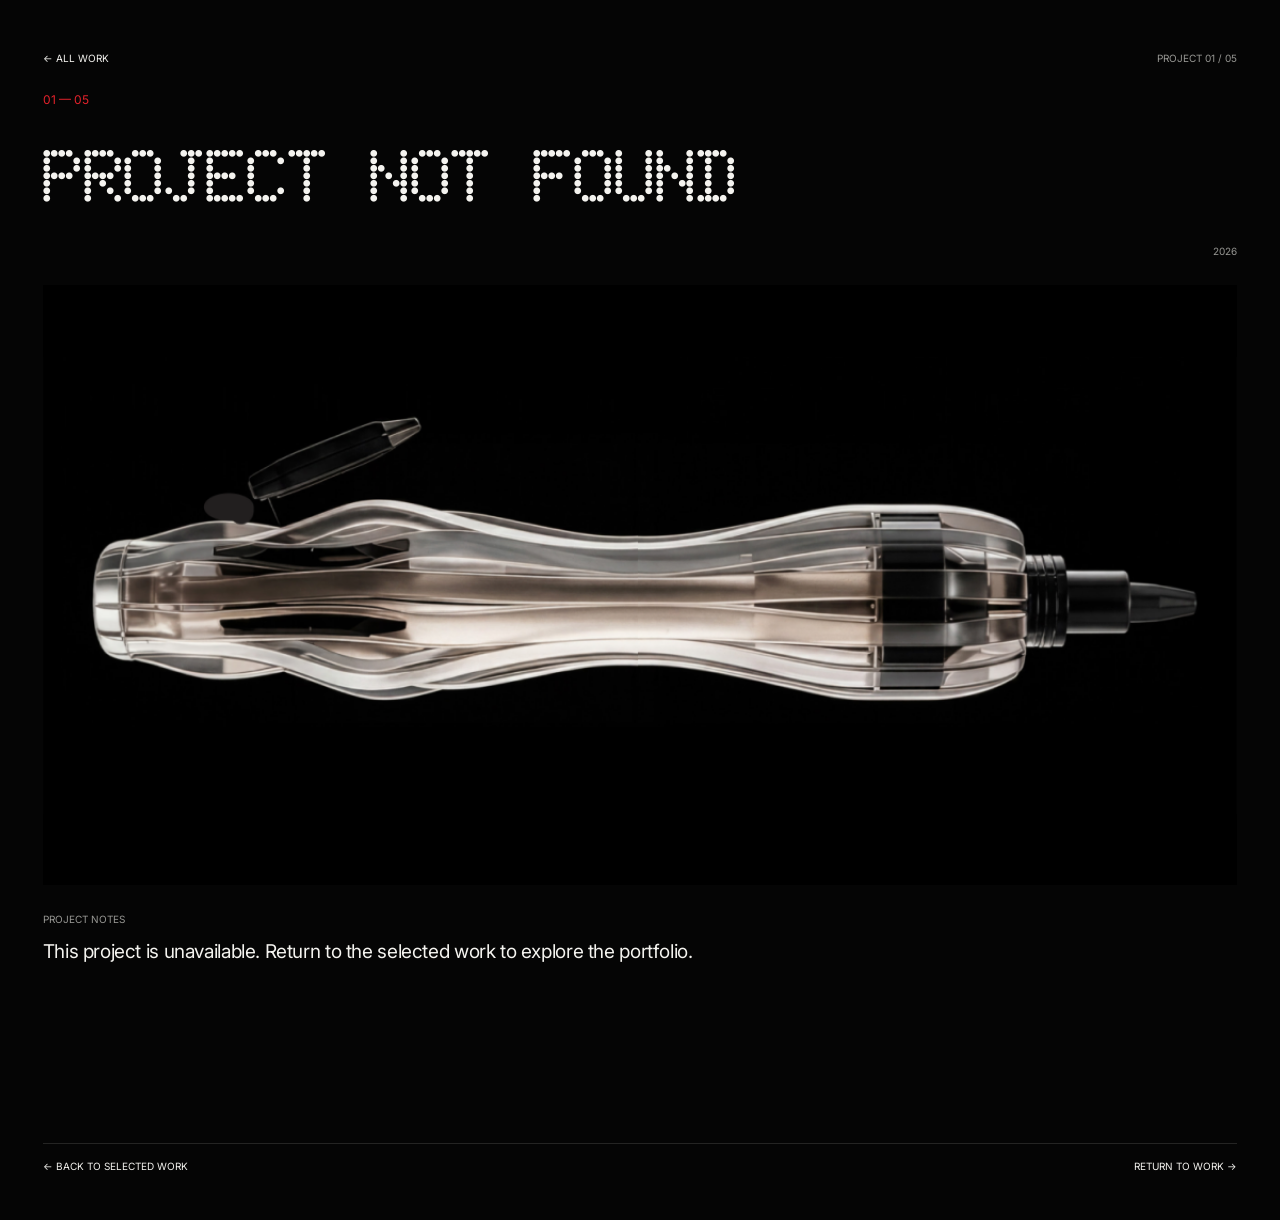
==== project.html @ 0eaf3ed1 "Add clickable project details and expanded bio" ====
<!doctype html>
<html lang="en">
  <head>
    <meta charset="utf-8" />
    <meta name="viewport" content="width=device-width, initial-scale=1" />
    <meta name="theme-color" content="#050505" />
    <meta name="description" content="Project details from Marceli Mierzwicki’s independent design practice." />
    <meta property="og:type" content="website" />
    <meta property="og:title" content="Project — Marceli Mierzwicki" />
    <meta property="og:description" content="Industrial design / product design / research." />
    <meta property="og:url" content="https://antirepti.space/project.html" />
    <title>Project — Marceli Mierzwicki</title>
    <link rel="icon" href="./favicon.svg" type="image/svg+xml" />
    <link rel="preconnect" href="https://fonts.googleapis.com" />
    <link rel="preconnect" href="https://fonts.gstatic.com" crossorigin />
    <link href="https://fonts.googleapis.com/css2?family=Inter:wght@400;500;600&display=swap" rel="stylesheet" />
    <link rel="stylesheet" href="./styles.css" />
    <script src="./project.js" defer></script>
  </head>
  <body>
    <main class="project-detail page-gutter" id="project-detail">
      <div class="detail-topbar">
        <a href="./index.html#work">← ALL WORK</a>
        <span class="detail-progress" id="detail-progress">PROJECT 01 / 05</span>
      </div>
      <p class="detail-number" id="detail-number">01 — 05</p>
      <h1 class="detail-title" id="detail-title">SCREWDRIVER</h1>
      <div class="detail-meta">
        <span id="detail-category">INDUSTRIAL DESIGN</span>
        <span id="detail-year">2026</span>
      </div>
      <figure class="detail-visual">
        <img id="detail-image" src="./assets/screwdriver.png" width="1120" height="428" alt="Transparent multifunctional screwdriver with a sculpted clear handle and exposed bit storage" fetchpriority="high" />
      </figure>
      <section class="detail-copy" aria-labelledby="detail-notes-heading">
        <p class="detail-copy-label" id="detail-notes-heading">PROJECT NOTES</p>
        <p class="detail-description" id="detail-description">An everyday tool is re-examined through clarity of grip and storage. The transparent, sculpted handle reveals the bit system inside, making the tool’s function visible while giving a familiar object a precise new silhouette. The study balances utility with a playful material presence.</p>
      </section>
      <nav class="detail-navigation" aria-label="Project navigation">
        <a href="./index.html#work">← BACK TO SELECTED WORK</a>
        <a id="detail-next" href="./project.html?slug=phase">NEXT PROJECT →</a>
      </nav>
    </main>
  </body>
</html>
---- styles.css ----
:root {
  color-scheme: dark;
  --background: #050505;
  --foreground: #f4f3ef;
  --secondary: #989894;
  --accent: #e3222b;
  --rule: #242423;
  --gutter: clamp(20px, 3.333vw, 48px);
  --micro: 10px;
}

* { box-sizing: border-box; }

@font-face {
  font-family: "Doto";
  src: url("./assets/doto-variable.ttf") format("truetype");
  font-style: normal;
  font-weight: 100 900;
  font-display: swap;
}

html {
  scroll-behavior: smooth;
  background: var(--background);
}

body {
  margin: 0;
  background: var(--background);
  color: var(--foreground);
  font-family: "Inter", Arial, sans-serif;
  font-size: 12px;
  font-weight: 400;
  -webkit-font-smoothing: antialiased;
}

a { color: inherit; text-decoration: none; }
a:hover { color: var(--accent); }
a:focus-visible { outline: 1px solid var(--accent); outline-offset: 5px; }

.page-gutter { padding-inline: var(--gutter); }

.site-header {
  position: relative;
  display: grid;
  grid-template-columns: 1fr 1fr 1fr;
  align-items: start;
  height: 100px;
  padding-top: 31px;
  font-size: var(--micro);
  line-height: 1.4;
  letter-spacing: .015em;
}

.wordmark { justify-self: start; }
.header-note { justify-self: center; margin: 0; color: var(--secondary); }
.site-header nav { justify-self: end; white-space: nowrap; }
.site-header nav span { color: var(--secondary); }
.header-rule { position: absolute; bottom: 16px; left: var(--gutter); right: var(--gutter); border-bottom: 1px solid var(--rule); }

.hero {
  position: relative;
  height: 760px;
  overflow: hidden;
}

.site-label {
  position: absolute;
  top: 35px;
  left: var(--gutter);
  margin: 0;
  color: var(--secondary);
  font-size: var(--micro);
  letter-spacing: .02em;
}

.hero-mark { position: absolute; inset: 0; pointer-events: none; }
.plane { position: absolute; display: block; }
.plane-horizontal {
  top: 89px;
  left: 54.86%;
  width: 27.22%;
  height: 64px;
  background: var(--foreground);
}
.plane-vertical {
  top: 89px;
  left: 77.64%;
  width: 64px;
  height: 248px;
  background: var(--foreground);
}
.plane-red {
  top: 199px;
  left: 69.1%;
  width: 332px;
  height: 138px;
  background: var(--accent);
}

.hero-title {
  position: absolute;
  top: 277px;
  left: var(--gutter);
  display: flex;
  flex-direction: column;
  margin: 0;
  color: var(--foreground);
  font-family: "Doto", "Courier New", monospace;
  font-size: clamp(42px, 9.05vw, 132px);
  font-weight: 900;
  line-height: 1.18;
  letter-spacing: -.055em;
  font-variation-settings: "ROND" 100;
  white-space: nowrap;
}
.hero-title span + span { margin-left: 8.75vw; }
.hero-period { position: absolute; top: 548px; right: 9.93%; width: 18px; height: 18px; background: var(--accent); }
.hero-subtitle { position: absolute; bottom: 89px; left: var(--gutter); margin: 0; font-size: 12px; }
.hero-scroll { position: absolute; right: 9.8%; bottom: 86px; color: var(--secondary); font-size: var(--micro); }
.hero-scroll span { padding-left: 5px; color: var(--foreground); }

.work-intro {
  position: relative;
  display: grid;
  grid-template-columns: 228px 1fr auto;
  align-items: center;
  height: 100px;
}
.work-intro::before { content: ""; position: absolute; top: 0; left: var(--gutter); right: var(--gutter); border-top: 1px solid var(--rule); }
.work-count, .project-number { color: var(--accent); font-size: var(--micro); }
.work-intro h2 { margin: 0; font-size: 16px; font-weight: 400; letter-spacing: -.02em; }
.work-intro p { margin: 0; color: var(--secondary); font-size: var(--micro); }

.project { position: relative; }
.project-image-link { display: block; }
.project-image { display: block; width: 100%; height: 100%; background: #000; object-fit: contain; }
.project-image-link:hover .project-image { opacity: .88; }
.project-screwdriver { height: 620px; padding-top: 27px; }
.project-screwdriver .project-image-link { width: 83.333%; height: 428px; margin-inline: auto; }
.project-screwdriver .project-image { object-fit: cover; }
.project-caption {
  position: absolute;
  right: var(--gutter);
  bottom: 71px;
  left: var(--gutter);
  display: grid;
  grid-template-columns: 50px 1fr auto;
  align-items: start;
  min-height: 50px;
  padding-top: 16px;
  border-top: 1px solid var(--rule);
}
.project-name h3 { margin: -4px 0 3px; font-size: 21px; line-height: 1.35; font-weight: 400; letter-spacing: -.045em; }
.project-name h3 a { color: inherit; }
.project-name p, .project-year { margin: 0; color: var(--secondary); font-size: var(--micro); line-height: 1.4; }
.project-year { align-self: end; }

.project-pair {
  position: relative;
  height: 1180px;
}
.project-phase, .project-equilibrium { position: absolute; }
.project-phase { top: 40px; left: var(--gutter); width: 33.333%; }
.project-phase .project-image-link { height: 648px; }
.project-phase .project-image { object-fit: cover; }
.project-phase .project-caption { top: 774px; bottom: auto; left: 0; right: 0; }
.project-equilibrium { top: 415px; left: 45.14%; width: 51.53%; }
.project-equilibrium .project-image-link { height: 478px; }
.project-equilibrium .project-image { object-fit: cover; }
.project-equilibrium .project-caption { top: 523px; bottom: auto; left: 0; right: 0; }

.project-sundial { height: 700px; padding-top: 0; }
.project-sundial .project-image-link { width: 77.5%; height: 565px; margin-left: 17%; }
.project-sundial .project-image { object-fit: cover; }
.project-sundial .project-caption { left: 17%; right: var(--gutter); bottom: 34px; }

.project-crawler { height: 705px; padding-top: 0; overflow: hidden; }
.project-crawler .project-image-link { width: calc(100% + 112px); height: 630px; margin-left: 0; }
.project-crawler .project-image { object-fit: cover; object-position: left center; }
.project-crawler .project-caption { bottom: 0; }

.about, .contact { position: relative; }
.about { display: grid; grid-template-columns: 42.5% 1fr; align-items: start; height: 340px; padding-top: 32px; }
.about::before, .contact::before, .site-footer::before { content: ""; position: absolute; top: 0; left: var(--gutter); right: var(--gutter); border-top: 1px solid var(--rule); }
.about h2 { margin: 0; font-size: 16px; font-weight: 400; }
.about p { max-width: 720px; margin: 0; font-size: 20px; line-height: 1.35; letter-spacing: -.035em; }

.contact { height: 350px; padding-top: 14px; }
.contact h2 {
  margin: 0;
  font-family: "Doto", "Courier New", monospace;
  font-size: clamp(76px, 9.7vw, 140px);
  font-weight: 900;
  line-height: 1;
  letter-spacing: -.055em;
  font-variation-settings: "ROND" 100;
}
.email-link { position: absolute; top: 199px; left: var(--gutter); font-size: 16px; letter-spacing: -.035em; }
.email-rule { position: absolute; top: 244px; left: var(--gutter); width: 42.2%; border-top: 1px solid var(--rule); }
.contact-label { position: absolute; bottom: 23px; left: var(--gutter); margin: 0; color: var(--secondary); font-size: var(--micro); }
.contact-mark { position: absolute; right: var(--gutter); bottom: 11px; width: 56px; height: 56px; background: var(--accent); }

.site-footer { position: relative; display: flex; align-items: center; justify-content: space-between; height: 100px; padding-top: 1px; font-size: var(--micro); }
.site-footer::before { top: 0; }

@media (max-width: 700px) {
  :root { --gutter: 20px; --micro: 9px; }
  body { font-size: 11px; }
  .site-header { display: flex; flex-direction: column; gap: 21px; height: 140px; padding-top: 24px; }
  .wordmark { font-size: 10px; }
  .header-note { order: 3; justify-self: start; margin: 0; }
  .site-header nav { order: 2; justify-self: start; }
  .header-rule { bottom: 0; }

  .hero { height: 580px; }
  .site-label { top: 25px; }
  .plane-horizontal { top: 99px; left: 35.64%; width: 46.15%; height: 31px; }
  .plane-vertical { top: 99px; left: 73.85%; width: 31px; height: 127px; }
  .plane-red { top: 161px; left: 58.72%; width: 141px; height: 65px; }
  .hero-title { top: 291px; font-size: clamp(38px, 10.77vw, 48px); line-height: 1.2; letter-spacing: -.06em; }
  .hero-title span + span { margin-left: 0; }
  .hero-period { top: 399px; right: 12.82%; width: 7px; height: 7px; }
  .hero-subtitle { top: 489px; bottom: auto; font-size: 9px; white-space: nowrap; }
  .hero-scroll { top: 544px; right: auto; bottom: auto; left: var(--gutter); font-size: 9px; }

  .work-intro { grid-template-columns: 80px 1fr; height: 80px; }
  .work-intro h2 { font-size: 14px; }
  .work-intro p { display: none; }

  .project-screwdriver { height: 350px; padding-top: 25px; }
  .project-screwdriver .project-image-link { width: 100%; height: 170px; }
  .project-screwdriver .project-image { object-fit: cover; }
  .project-caption { bottom: 10px; grid-template-columns: 31px 1fr auto; min-height: 65px; padding-top: 14px; }
  .project-name h3 { margin-top: -3px; font-size: 15px; }
  .project-name p, .project-year { font-size: 9px; }

  .project-pair { height: 1040px; }
  .project-phase { top: 0; left: 0; width: 81.43%; }
  .project-phase .project-image-link { height: 405px; }
  .project-phase .project-image { object-fit: cover; }
  .project-phase .project-caption { top: 437px; bottom: auto; }
  .project-equilibrium { top: 601px; left: 12.57%; width: 87.43%; }
  .project-equilibrium .project-image-link { height: 210px; }
  .project-equilibrium .project-image { object-fit: cover; }
  .project-equilibrium .project-caption { top: 239px; bottom: auto; }

  .project-sundial { height: 380px; }
  .project-sundial .project-image-link { width: 100%; height: 233px; margin-left: 0; }
  .project-sundial .project-image { object-fit: cover; }
  .project-sundial .project-caption { top: 263px; bottom: auto; left: 0; }

  .project-crawler { height: 390px; }
  .project-crawler .project-image-link { width: 100%; height: 235px; }
  .project-crawler .project-image { object-fit: cover; }
  .project-crawler .project-caption { top: 270px; bottom: auto; }

  .about { display: block; height: 520px; padding-top: 32px; }
  .about h2 { font-size: 13px; }
  .about p { max-width: 338px; margin-top: 42px; font-size: 17px; line-height: 1.35; }
  .contact { height: 300px; padding-top: 27px; }
  .contact h2 { font-size: clamp(66px, 19.74vw, 77px); }
  .email-link { top: 154px; font-size: 11px; }
  .email-rule { top: 183px; width: 78.5%; }
  .contact-label { bottom: 36px; }
  .contact-mark { right: var(--gutter); bottom: 36px; width: 24px; height: 24px; }
  .site-footer { height: 100px; }
}

@media (prefers-reduced-motion: reduce) {
  html { scroll-behavior: auto; }
}

.project-detail {
  display: flex;
  flex-direction: column;
  min-height: 1220px;
  padding-block: 52px 48px;
  gap: 28px;
}
.detail-topbar, .detail-meta, .detail-navigation {
  display: flex;
  align-items: center;
  justify-content: space-between;
  gap: 16px;
}
.detail-topbar, .detail-meta, .detail-copy-label, .detail-navigation { font-size: var(--micro); }
.detail-topbar a, .detail-navigation a { color: inherit; }
.detail-progress, .detail-meta { color: var(--secondary); }
.detail-number { margin: 0; color: var(--accent); font-size: 12px; }
.detail-title {
  margin: 0;
  font-family: "Doto", "Courier New", monospace;
  font-size: clamp(48px, 5.85vw, 84px);
  font-weight: 900;
  line-height: 1.1;
  letter-spacing: -.055em;
  font-variation-settings: "ROND" 100;
}
.detail-visual { display: flex; align-items: center; justify-content: center; width: 100%; height: 600px; margin: 0; background: #000; }
.detail-visual img { display: block; width: 100%; height: 100%; object-fit: contain; }
.detail-copy { width: min(900px, 100%); }
.detail-copy-label { margin: 0 0 14px; color: var(--secondary); }
.detail-description { margin: 0; font-size: 19px; line-height: 1.4; letter-spacing: -.02em; }
.detail-navigation { margin-top: auto; padding-top: 16px; border-top: 1px solid var(--rule); }
.detail-navigation a:last-child { color: var(--foreground); }
.detail-navigation a:hover, .detail-topbar a:hover { color: var(--accent); }

@media (max-width: 700px) {
  .project-detail { min-height: 1000px; padding-block: 24px; gap: 24px; }
  .detail-topbar, .detail-meta, .detail-copy-label, .detail-navigation { font-size: 9px; }
  .detail-number { font-size: 12px; }
  .detail-title { font-size: clamp(32px, 10.25vw, 40px); line-height: 1.2; }
  .detail-visual { height: 300px; }
  .detail-description { font-size: 16px; line-height: 1.45; }
}
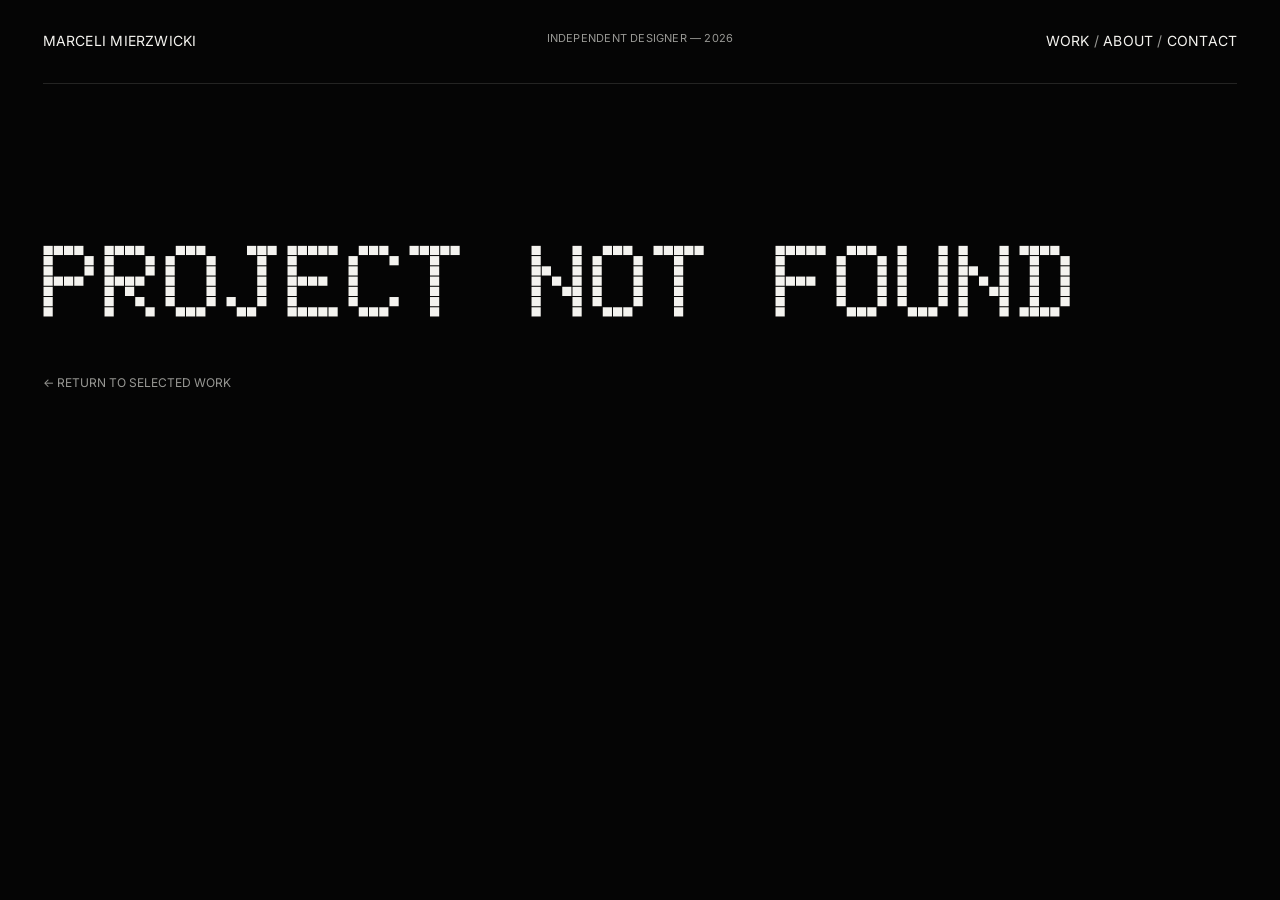
==== commit 92777350: "Implement Figma project detail pages" ====
--- a/project.html
+++ b/project.html
@@ -18,28 +18,82 @@
     <script src="./project.js" defer></script>
   </head>
   <body>
-    <main class="project-detail page-gutter" id="project-detail">
-      <div class="detail-topbar">
-        <a href="./index.html#work">← ALL WORK</a>
-        <span class="detail-progress" id="detail-progress">PROJECT 01 / 05</span>
-      </div>
-      <p class="detail-number" id="detail-number">01 — 05</p>
-      <h1 class="detail-title" id="detail-title">SCREWDRIVER</h1>
-      <div class="detail-meta">
-        <span id="detail-category">INDUSTRIAL DESIGN</span>
-        <span id="detail-year">2026</span>
-      </div>
-      <figure class="detail-visual">
-        <img id="detail-image" src="./assets/screwdriver.png" width="1120" height="428" alt="Transparent multifunctional screwdriver with a sculpted clear handle and exposed bit storage" fetchpriority="high" />
-      </figure>
-      <section class="detail-copy" aria-labelledby="detail-notes-heading">
-        <p class="detail-copy-label" id="detail-notes-heading">PROJECT NOTES</p>
-        <p class="detail-description" id="detail-description">An everyday tool is re-examined through clarity of grip and storage. The transparent, sculpted handle reveals the bit system inside, making the tool’s function visible while giving a familiar object a precise new silhouette. The study balances utility with a playful material presence.</p>
+    <header class="site-header page-gutter project-site-header">
+      <a class="wordmark" href="./index.html#top" aria-label="Marceli Mierzwicki, home">MARCELI MIERZWICKI</a>
+      <p class="header-note">INDEPENDENT DESIGNER — 2026</p>
+      <nav aria-label="Main navigation">
+        <a href="./index.html#work">WORK</a><span aria-hidden="true"> / </span><a href="./index.html#about">ABOUT</a><span aria-hidden="true"> / </span><a href="./index.html#contact">CONTACT</a>
+      </nav>
+      <span class="header-rule" aria-hidden="true"></span>
+    </header>
+
+    <main class="project-page" id="project-page">
+      <section class="project-opening page-gutter" id="project-opening">
+        <a class="opening-back" href="./index.html#work">← ALL WORK</a>
+        <p class="opening-category" id="detail-category">01 / INDUSTRIAL DESIGN</p>
+        <h1 class="project-title" id="detail-title">SCREWDRIVER</h1>
+        <p class="project-subtitle" id="detail-subtitle">Multifunctional hand tool</p>
+        <figure class="project-opening-visual" id="detail-main-visual">
+          <img id="detail-image" src="./assets/screwdriver.png" alt="Transparent multifunctional screwdriver with a sculpted clear handle and exposed bit storage" fetchpriority="high" />
+        </figure>
+        <div class="opening-baseline" aria-hidden="true">
+          <span>PORTFOLIO / 2026</span>
+          <span id="detail-progress">01 — 05</span>
+        </div>
       </section>
-      <nav class="detail-navigation" aria-label="Project navigation">
-        <a href="./index.html#work">← BACK TO SELECTED WORK</a>
-        <a id="detail-next" href="./project.html?slug=phase">NEXT PROJECT →</a>
-      </nav>
+
+      <section class="project-overview page-gutter" aria-labelledby="overview-heading">
+        <h2 class="section-eyebrow" id="overview-heading">01 / OVERVIEW</h2>
+        <p class="overview-lead" id="overview-lead">An experimental hand tool combining ratcheting, telescopic reach and directly accessible bit storage.</p>
+        <p class="overview-body" id="overview-body">Designed for constrained workspaces, the tool prioritises one-handed usability, fast access and ergonomic control. Instead of relying on rubberised coatings, it investigates how geometry itself can generate tactile interaction.</p>
+      </section>
+
+      <section class="project-study project-study-first page-gutter" aria-labelledby="study-one-heading">
+        <figure class="study-figure study-figure-first">
+          <div class="study-image-gallery" id="study-one-gallery"></div>
+          <figcaption id="study-one-caption">02 / EXPOSED BIT STORAGE</figcaption>
+        </figure>
+        <div class="study-copy">
+          <h2 id="study-one-heading">GEOMETRY AS GRIP</h2>
+          <p id="study-one-copy">Sectional variation, surface rhythm and sculpted finger indexing replace soft rubber. The handle becomes the ergonomic system, designed for stable control during repetitive mechanical work.</p>
+        </div>
+      </section>
+
+      <section class="project-study project-study-material page-gutter" aria-labelledby="study-two-heading">
+        <figure class="study-figure study-figure-material" id="study-two-figure">
+          <div class="study-image-gallery" id="study-two-gallery"></div>
+          <figcaption id="study-two-caption">03 / END VIEW &amp; SHAFT INTERFACE</figcaption>
+        </figure>
+        <div class="study-copy">
+          <h2 id="study-two-heading">DIRECT ACCESS</h2>
+          <p id="study-two-copy">Externally accessible bits reduce the actions needed to change tools. Ratcheting and telescopic reach are condensed into the core structure, keeping function visible rather than concealed.</p>
+        </div>
+      </section>
+
+      <section class="project-development page-gutter" aria-labelledby="development-heading">
+        <h2 class="section-eyebrow" id="development-heading">04 / DEVELOPMENT</h2>
+        <p class="development-copy" id="development-copy">From FDM PLA to SLA resin, prototypes refined grip, tolerances and surface quality. Translucency exposes the inner mechanism, making usability and construction the source of the object’s identity.</p>
+        <div class="project-credits" id="project-credits" aria-label="Project credits"></div>
+      </section>
+
+      <section class="next-project page-gutter" aria-labelledby="next-project-label">
+        <p class="next-project-label" id="next-project-label">NEXT PROJECT / 02</p>
+        <a class="next-project-link" id="detail-next" href="./project.html?slug=phase">
+          <span class="next-project-name" id="next-project-name">PHASE →</span>
+          <img class="next-project-image" id="next-project-image" src="./assets/phase.png" alt="" loading="lazy" decoding="async" />
+        </a>
+        <a class="next-project-all-work" href="./index.html#work">ALL WORK</a>
+      </section>
+    </main>
+
+    <footer class="site-footer page-gutter project-site-footer">
+      <span>MARCELI MIERZWICKI</span>
+      <span>© 2026</span>
+    </footer>
+
+    <main class="project-not-found page-gutter" id="project-not-found" hidden>
+      <p>PROJECT NOT FOUND</p>
+      <a href="./index.html#work">← RETURN TO SELECTED WORK</a>
     </main>
   </body>
 </html>
--- a/styles.css
+++ b/styles.css
@@ -271,46 +271,439 @@
   html { scroll-behavior: auto; }
 }
 
-.project-detail {
-  display: flex;
-  flex-direction: column;
-  min-height: 1220px;
-  padding-block: 52px 48px;
-  gap: 28px;
-}
-.detail-topbar, .detail-meta, .detail-navigation {
-  display: flex;
-  align-items: center;
-  justify-content: space-between;
-  gap: 16px;
-}
-.detail-topbar, .detail-meta, .detail-copy-label, .detail-navigation { font-size: var(--micro); }
-.detail-topbar a, .detail-navigation a { color: inherit; }
-.detail-progress, .detail-meta { color: var(--secondary); }
-.detail-number { margin: 0; color: var(--accent); font-size: 12px; }
-.detail-title {
+.project-site-header {
+  grid-template-columns: 1fr 1fr 1fr;
+  font-size: 14px;
+}
+.project-site-header .header-note { font-size: 11px; }
+.project-site-header nav { font-size: 14px; }
+
+.project-page { overflow: hidden; }
+.project-opening {
+  position: relative;
+  height: 1030px;
+  overflow: hidden;
+}
+.opening-back, .opening-category {
+  position: absolute;
+  top: 28px;
+  margin: 0;
+  color: var(--secondary);
+  font-size: 12px;
+  line-height: 1.45;
+}
+.opening-back { left: var(--gutter); }
+.opening-category { right: var(--gutter); }
+.project-title {
+  position: absolute;
+  top: 105px;
+  left: var(--gutter);
   margin: 0;
   font-family: "Doto", "Courier New", monospace;
-  font-size: clamp(48px, 5.85vw, 84px);
+  font-size: clamp(72px, 7.78vw, 112px);
   font-weight: 900;
   line-height: 1.1;
   letter-spacing: -.055em;
-  font-variation-settings: "ROND" 100;
-}
-.detail-visual { display: flex; align-items: center; justify-content: center; width: 100%; height: 600px; margin: 0; background: #000; }
-.detail-visual img { display: block; width: 100%; height: 100%; object-fit: contain; }
-.detail-copy { width: min(900px, 100%); }
-.detail-copy-label { margin: 0 0 14px; color: var(--secondary); }
-.detail-description { margin: 0; font-size: 19px; line-height: 1.4; letter-spacing: -.02em; }
-.detail-navigation { margin-top: auto; padding-top: 16px; border-top: 1px solid var(--rule); }
-.detail-navigation a:last-child { color: var(--foreground); }
-.detail-navigation a:hover, .detail-topbar a:hover { color: var(--accent); }
+  font-variation-settings: "ROND" 0;
+  white-space: nowrap;
+}
+.project-title::after {
+  display: inline-block;
+  width: 16px;
+  height: 16px;
+  margin-left: .1em;
+  background: var(--accent);
+  content: "";
+  vertical-align: .02em;
+}
+.project-subtitle {
+  position: absolute;
+  top: 285px;
+  left: var(--gutter);
+  margin: 0;
+  font-size: 18px;
+  line-height: 1.45;
+}
+.project-opening-visual {
+  position: absolute;
+  top: 390px;
+  left: 11.11%;
+  width: 77.78%;
+  height: 530px;
+  margin: 0;
+}
+.project-opening-visual img {
+  display: block;
+  width: 100%;
+  height: 100%;
+  object-fit: contain;
+}
+.project-opening[data-project="phase"] .project-opening-visual {
+  left: 19.17%;
+  width: 43.06%;
+}
+.project-opening[data-project="crawler"] .project-title,
+.project-opening[data-project="sundial"] .project-title {
+  font-size: clamp(86px, 9.72vw, 140px);
+}
+.project-opening[data-project="crawler"] .project-opening-visual {
+  top: 360px;
+  left: var(--gutter);
+  width: calc(100% - 2 * var(--gutter));
+  height: 600px;
+}
+.opening-baseline {
+  position: absolute;
+  top: 970px;
+  right: var(--gutter);
+  left: var(--gutter);
+  display: flex;
+  justify-content: space-between;
+  color: var(--secondary);
+  font-size: 11px;
+  line-height: 1.45;
+}
+
+.project-overview {
+  position: relative;
+  display: grid;
+  grid-template-columns: 25.45% 40.92% minmax(0, 1fr);
+  column-gap: 5.06%;
+  height: 330px;
+  padding-top: 28px;
+}
+.project-overview::before,
+.project-development::before,
+.next-project::before,
+.project-site-footer::before {
+  position: absolute;
+  top: 0;
+  right: var(--gutter);
+  left: var(--gutter);
+  border-top: 1px solid var(--rule);
+  content: "";
+}
+.section-eyebrow {
+  margin: 0;
+  color: var(--accent);
+  font-family: "Doto", "Courier New", monospace;
+  font-size: 17px;
+  font-weight: 900;
+  line-height: 1.1;
+  font-variation-settings: "ROND" 0;
+}
+.overview-lead {
+  margin: 0;
+  font-size: 30px;
+  line-height: 1.45;
+  letter-spacing: -.02em;
+}
+.overview-body {
+  margin: 5px 0 0;
+  color: var(--secondary);
+  font-size: 16px;
+  line-height: 1.45;
+}
+
+.project-study {
+  position: relative;
+  display: grid;
+}
+.project-study-first {
+  grid-template-columns: 67% minmax(0, 1fr);
+  column-gap: 4.46%;
+  height: 820px;
+}
+.study-figure { min-width: 0; margin: 0; }
+.study-image-gallery {
+  display: flex;
+  align-items: center;
+  justify-content: center;
+  width: 100%;
+}
+.study-image-gallery img {
+  display: block;
+  width: 100%;
+  height: 100%;
+  object-fit: contain;
+}
+.study-figure-first .study-image-gallery { height: 610px; }
+.study-figure figcaption {
+  margin-top: 52px;
+  color: var(--secondary);
+  font-size: 11px;
+  line-height: 1.5;
+}
+.study-copy { min-width: 0; }
+.project-study-first .study-copy { margin-top: 95px; }
+.study-copy h2 {
+  margin: 0;
+  font-family: "Doto", "Courier New", monospace;
+  font-size: 28px;
+  font-weight: 900;
+  line-height: 1.15;
+  font-variation-settings: "ROND" 0;
+}
+.study-copy p {
+  margin: 64px 0 0;
+  color: var(--secondary);
+  font-size: 17px;
+  line-height: 1.5;
+}
+
+.project-study-material {
+  grid-template-columns: 27% minmax(0, 1fr);
+  column-gap: 7.1%;
+  height: 850px;
+}
+.project-study-material .study-copy {
+  grid-column: 1;
+  grid-row: 1;
+  margin-top: 102px;
+}
+.project-study-material .study-figure {
+  grid-column: 2;
+  grid-row: 1;
+}
+.study-figure-material .study-image-gallery { height: 640px; }
+.study-image-gallery.is-multiple {
+  display: grid;
+  grid-template-rows: repeat(2, 300px);
+  gap: 30px;
+  height: 630px;
+  margin-top: 70px;
+}
+.study-figure-material.is-multiple figcaption { margin-top: -45px; }
+
+.project-development {
+  position: relative;
+  display: grid;
+  grid-template-columns: 25.45% 40.92% minmax(0, 1fr);
+  column-gap: 5.06%;
+  height: 330px;
+  padding-top: 28px;
+}
+.development-copy {
+  margin: 0;
+  font-size: 23px;
+  line-height: 1.5;
+}
+.project-credits {
+  margin-top: 5px;
+  color: var(--secondary);
+  font-size: 13px;
+  line-height: 1.5;
+}
+.project-credits p { margin: 0; }
+
+.next-project {
+  position: relative;
+  height: 300px;
+}
+.next-project-label {
+  position: absolute;
+  top: 32px;
+  left: var(--gutter);
+  margin: 0;
+  color: var(--secondary);
+  font-size: 12px;
+  line-height: 1.5;
+}
+.next-project-name {
+  position: absolute;
+  top: 93px;
+  left: var(--gutter);
+  font-family: "Doto", "Courier New", monospace;
+  font-size: 72px;
+  font-weight: 900;
+  line-height: 1.15;
+  letter-spacing: -.05em;
+  font-variation-settings: "ROND" 0;
+  white-space: nowrap;
+}
+.next-project-image {
+  position: absolute;
+  top: 34px;
+  right: var(--gutter);
+  display: block;
+  width: 342px;
+  height: 215px;
+  object-fit: contain;
+}
+.next-project-all-work {
+  position: absolute;
+  top: 236px;
+  left: var(--gutter);
+  color: var(--secondary);
+  font-size: 11px;
+  line-height: 1.5;
+}
+.next-project-link:hover .next-project-name { color: var(--accent); }
+
+.project-site-footer { position: relative; }
+.project-site-footer::before { top: 0; }
+.project-not-found {
+  min-height: 580px;
+  padding-top: 120px;
+  color: var(--foreground);
+}
+.project-not-found p {
+  margin: 0 0 32px;
+  font-family: "Doto", "Courier New", monospace;
+  font-size: clamp(42px, 8vw, 112px);
+  font-weight: 900;
+}
+.project-not-found a { color: var(--secondary); }
+[hidden] { display: none !important; }
 
 @media (max-width: 700px) {
-  .project-detail { min-height: 1000px; padding-block: 24px; gap: 24px; }
-  .detail-topbar, .detail-meta, .detail-copy-label, .detail-navigation { font-size: 9px; }
-  .detail-number { font-size: 12px; }
-  .detail-title { font-size: clamp(32px, 10.25vw, 40px); line-height: 1.2; }
-  .detail-visual { height: 300px; }
-  .detail-description { font-size: 16px; line-height: 1.45; }
-}
+  .project-site-header {
+    display: flex;
+    flex-direction: column;
+    gap: 21px;
+    height: 140px;
+    padding-top: 24px;
+  }
+  .project-site-header .wordmark { font-size: 13px; }
+  .project-site-header nav { order: 2; font-size: 12px; }
+  .project-site-header .header-note {
+    order: 3;
+    align-self: start;
+    margin: 0;
+    font-size: 10px;
+  }
+  .project-site-header .header-rule { bottom: 0; }
+
+  .project-opening { height: 730px; }
+  .opening-back, .opening-category {
+    top: 23px;
+    font-size: 11px;
+  }
+  .opening-category { top: 71px; right: auto; left: var(--gutter); }
+  .project-title {
+    top: 112px;
+    font-size: clamp(36px, 11.28vw, 44px);
+    line-height: 1.1;
+  }
+  .project-title::after {
+    width: 7px;
+    height: 7px;
+    margin-left: .12em;
+  }
+  .project-opening[data-project="crawler"] .project-title {
+    font-size: clamp(42px, 13.33vw, 52px);
+  }
+  .project-opening[data-project="sundial"] .project-title {
+    font-size: clamp(36px, 11.28vw, 44px);
+  }
+  .project-subtitle {
+    top: 195px;
+    font-size: 14px;
+  }
+  .project-opening-visual,
+  .project-opening[data-project="phase"] .project-opening-visual,
+  .project-opening[data-project="crawler"] .project-opening-visual {
+    top: 275px;
+    left: var(--gutter);
+    width: calc(100% - 2 * var(--gutter));
+    height: 340px;
+  }
+  .opening-baseline {
+    top: 662px;
+    font-size: 10px;
+  }
+
+  .project-overview {
+    display: block;
+    height: 380px;
+    padding-top: 24px;
+  }
+  .project-overview .section-eyebrow { font-size: 13px; }
+  .overview-lead {
+    position: absolute;
+    top: 70px;
+    right: var(--gutter);
+    left: var(--gutter);
+    font-size: 23px;
+    line-height: 1.45;
+  }
+  .overview-body {
+    position: absolute;
+    top: 211px;
+    right: var(--gutter);
+    left: var(--gutter);
+    margin: 0;
+    font-size: 14px;
+    line-height: 1.45;
+  }
+
+  .project-study-first,
+  .project-study-material {
+    display: block;
+    height: 640px;
+  }
+  .study-figure-first .study-image-gallery,
+  .study-figure-material .study-image-gallery {
+    height: 350px;
+  }
+  .study-figure figcaption {
+    margin-top: 16px;
+    font-size: 10px;
+  }
+  .project-study .study-copy {
+    margin-top: 32px;
+  }
+  .study-copy h2 { font-size: 22px; }
+  .study-copy p {
+    margin-top: 24px;
+    font-size: 14px;
+    line-height: 1.5;
+  }
+  .project-study-material { height: 650px; }
+  .study-image-gallery.is-multiple {
+    grid-template-rows: repeat(2, 160px);
+    gap: 20px;
+    height: 340px;
+    margin-top: 0;
+  }
+  .study-figure-material.is-multiple figcaption { margin-top: 16px; }
+
+  .project-development {
+    display: block;
+    height: 430px;
+    padding-top: 24px;
+  }
+  .project-development .section-eyebrow { font-size: 13px; }
+  .development-copy {
+    position: absolute;
+    top: 75px;
+    right: var(--gutter);
+    left: var(--gutter);
+    font-size: 16px;
+    line-height: 1.5;
+  }
+  .project-credits {
+    position: absolute;
+    top: 249px;
+    right: var(--gutter);
+    left: var(--gutter);
+    margin: 0;
+    font-size: 11px;
+  }
+
+  .next-project { height: 240px; }
+  .next-project-label {
+    top: 24px;
+    font-size: 11px;
+  }
+  .next-project-name {
+    top: 77px;
+    font-size: 38px;
+  }
+  .next-project-image { display: none; }
+  .next-project-all-work {
+    top: 177px;
+    font-size: 10px;
+  }
+  .project-site-footer { height: 100px; }
+}
